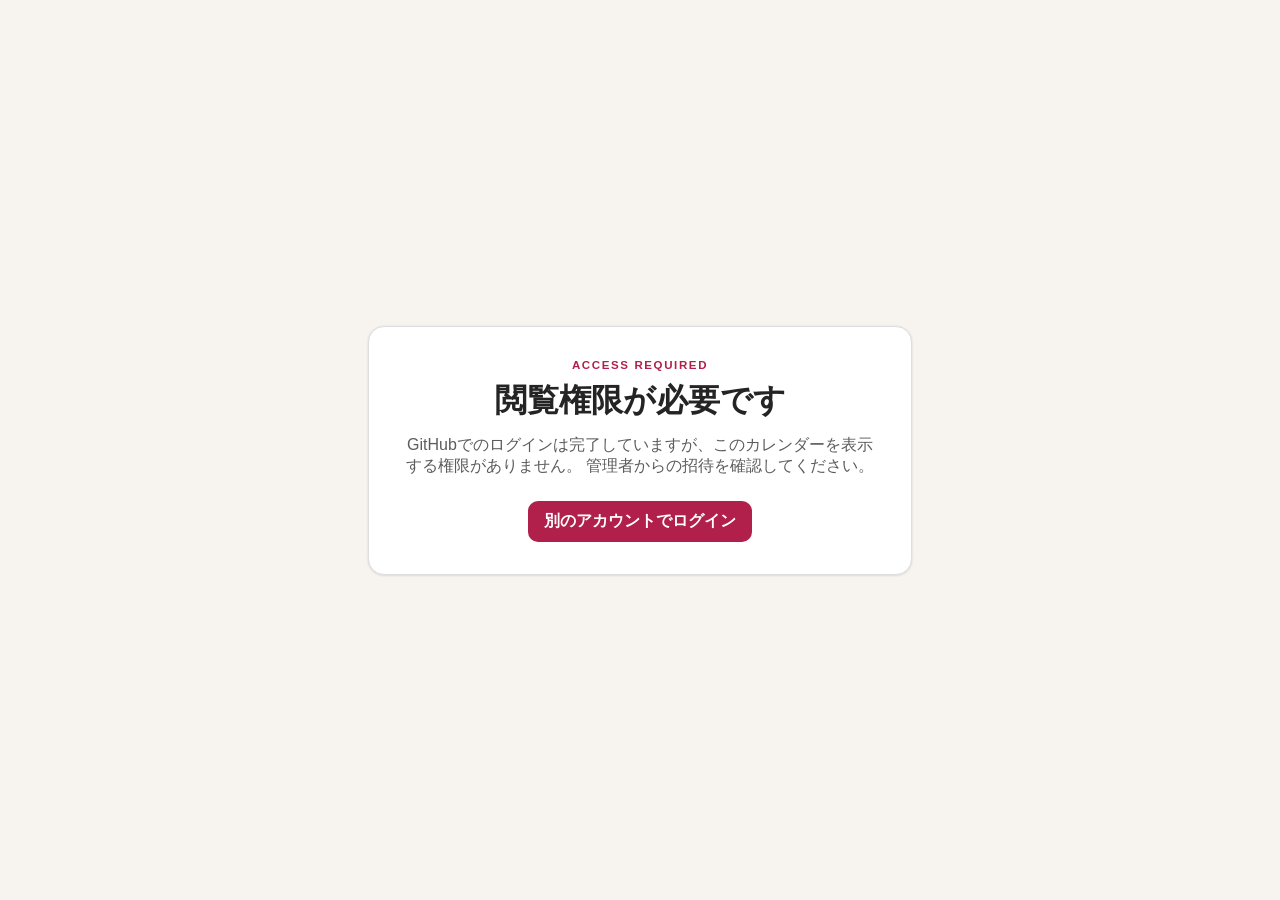
==== unauthorized.html @ 315c2ac7 "Build protected maid schedule calendar Co-authored-by: Copilot App <223556219+Copilot@users.noreply." ====
<!doctype html>
<html lang="ja">
  <head>
    <meta charset="utf-8">
    <script>
      (() => {
        const param = new URLSearchParams(window.location.search).get("scoutTheme");
        const theme =
          param || (window.matchMedia("(prefers-color-scheme: dark)").matches ? "dark" : "light");
        document.documentElement.setAttribute("data-theme", theme);
      })();
    </script>
    <meta name="viewport" content="width=device-width, initial-scale=1">
    <title>閲覧権限が必要です | お給仕カレンダー</title>
    <style>
:root {
  color-scheme: light;
  --cp-bg: #f7f4ef;
  --cp-bg-elevated: #fcfbf8;
  --cp-surface: #ffffff;
  --cp-surface-soft: #f5f5f5;
  --cp-border: #dedede;
  --cp-border-strong: #919191;
  --cp-text: #242424;
  --cp-text-muted: #5c5c5c;
  --cp-text-soft: #6f6f6f;
  --cp-accent: #b11f4b;
  --cp-accent-hover: #9a1a41;
  --cp-accent-soft: rgba(177, 31, 75, 0.08);
  --cp-accent-fg: #ffffff;
  --cp-success: #16a34a;
  --cp-danger: #dc2626;
  --cp-warning: #f59e0b;
  --cp-link: #0078d4;
  --cp-shadow: 0 18px 48px rgba(0, 0, 0, 0.12);
  --cp-overlay: rgba(255, 255, 255, 0.8);
  --cp-panel: rgba(255, 255, 255, 0.86);
  --cp-panel-strong: rgba(255, 255, 255, 0.96);
  --cp-sheen: rgba(255, 255, 255, 0.55);
  --cp-highlight: rgba(177, 31, 75, 0.12);
}
html[data-theme="dark"] {
  color-scheme: dark;
  --cp-bg: #3d3b3a;
  --cp-bg-elevated: #343231;
  --cp-surface: #292929;
  --cp-surface-soft: #2e2e2e;
  --cp-border: #474747;
  --cp-border-strong: #5f5f5f;
  --cp-text: #dedede;
  --cp-text-muted: #919191;
  --cp-text-soft: #b0b0b0;
  --cp-accent: #fd8ea1;
  --cp-accent-hover: #fb7b91;
  --cp-accent-soft: rgba(253, 142, 161, 0.14);
  --cp-accent-fg: #1a1a1a;
  --cp-success: #4ade80;
  --cp-danger: #f87171;
  --cp-warning: #fbbf24;
  --cp-link: #4da6ff;
  --cp-shadow: 0 18px 48px rgba(0, 0, 0, 0.32);
  --cp-overlay: rgba(41, 41, 41, 0.88);
  --cp-panel: rgba(41, 41, 41, 0.72);
  --cp-panel-strong: rgba(41, 41, 41, 0.96);
  --cp-sheen: rgba(255, 255, 255, 0.04);
  --cp-highlight: rgba(253, 142, 161, 0.12);
}
      * {
        box-sizing: border-box;
      }
      body {
        display: grid;
        min-height: 100vh;
        margin: 0;
        padding: 24px;
        place-items: center;
        background: var(--cp-bg);
        color: var(--cp-text);
        font-family: "Segoe UI", Aptos, Calibri, -apple-system, BlinkMacSystemFont, sans-serif;
      }
      main {
        width: min(100%, 34rem);
        padding: 32px;
        border: 1px solid var(--cp-border);
        border-radius: 16px;
        background: var(--cp-surface);
        box-shadow: 0 0 2px var(--cp-border), 0 1px 2px var(--cp-border);
        text-align: center;
      }
      .eyebrow {
        margin: 0;
        color: var(--cp-accent);
        font-size: 0.72rem;
        font-weight: 700;
        letter-spacing: 0.14em;
      }
      h1 {
        margin: 8px 0 12px;
        font-size: clamp(1.5rem, 5vw, 2rem);
      }
      p {
        margin: 0 0 24px;
        color: var(--cp-text-muted);
      }
      a {
        display: inline-block;
        padding: 10px 16px;
        border-radius: 0.625rem;
        background: var(--cp-accent);
        color: var(--cp-accent-fg);
        font-weight: 700;
        text-decoration: none;
      }
      a:hover {
        background: var(--cp-accent-hover);
      }
      a:focus-visible {
        outline: 3px solid var(--cp-accent);
        outline-offset: 3px;
      }
    </style>
  </head>
  <body>
    <main>
      <p class="eyebrow">ACCESS REQUIRED</p>
      <h1>閲覧権限が必要です</h1>
      <p>
        GitHubでのログインは完了していますが、このカレンダーを表示する権限がありません。
        管理者からの招待を確認してください。
      </p>
      <a href="/.auth/logout">別のアカウントでログイン</a>
    </main>
  </body>
</html>
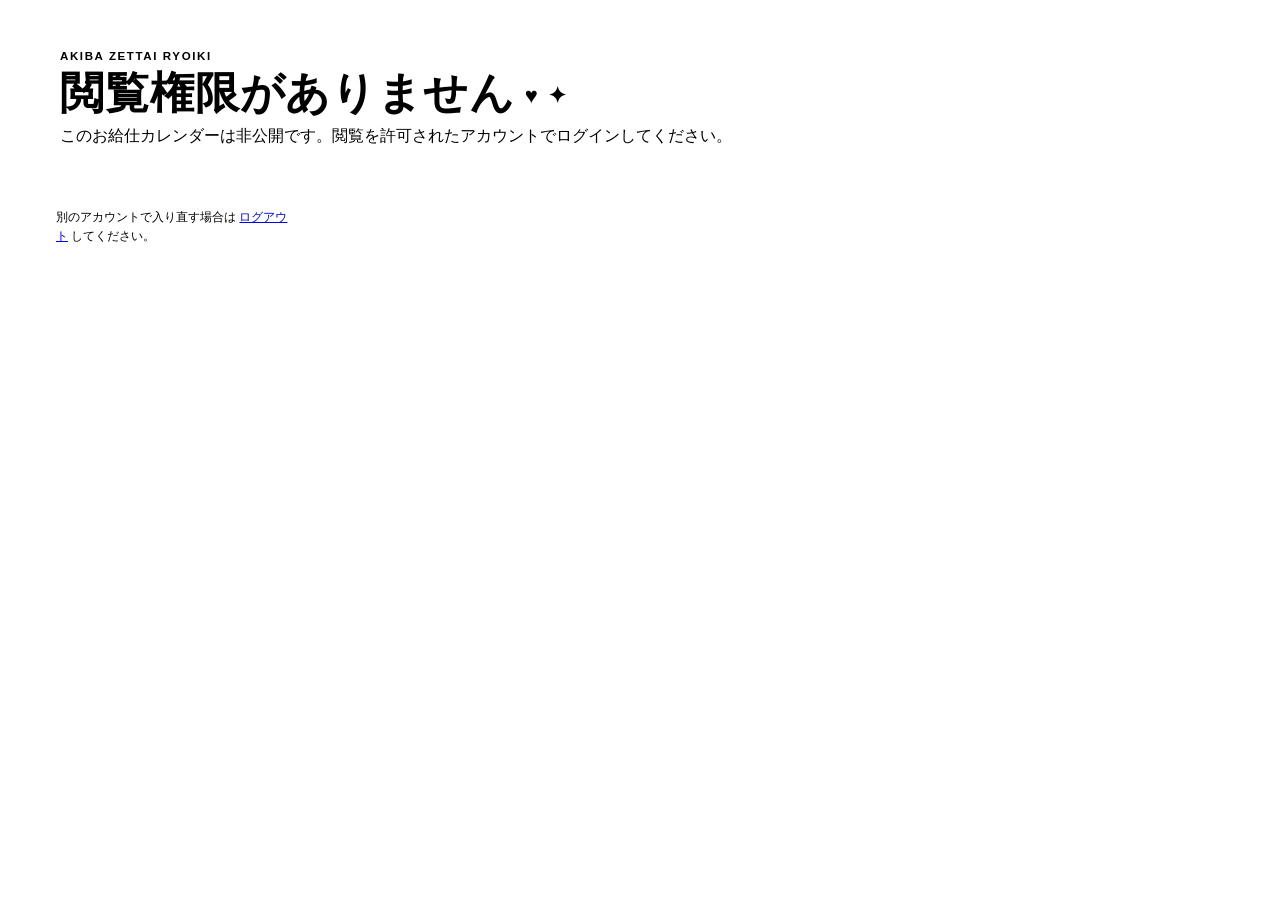
==== commit 67cd3323: "Make local preview work without Python from the Store The bundled README told users to run python -m" ====
--- a/unauthorized.html
+++ b/unauthorized.html
@@ -11,124 +11,27 @@
       })();
     </script>
     <meta name="viewport" content="width=device-width, initial-scale=1">
-    <title>閲覧権限が必要です | お給仕カレンダー</title>
-    <style>
-:root {
-  color-scheme: light;
-  --cp-bg: #f7f4ef;
-  --cp-bg-elevated: #fcfbf8;
-  --cp-surface: #ffffff;
-  --cp-surface-soft: #f5f5f5;
-  --cp-border: #dedede;
-  --cp-border-strong: #919191;
-  --cp-text: #242424;
-  --cp-text-muted: #5c5c5c;
-  --cp-text-soft: #6f6f6f;
-  --cp-accent: #b11f4b;
-  --cp-accent-hover: #9a1a41;
-  --cp-accent-soft: rgba(177, 31, 75, 0.08);
-  --cp-accent-fg: #ffffff;
-  --cp-success: #16a34a;
-  --cp-danger: #dc2626;
-  --cp-warning: #f59e0b;
-  --cp-link: #0078d4;
-  --cp-shadow: 0 18px 48px rgba(0, 0, 0, 0.12);
-  --cp-overlay: rgba(255, 255, 255, 0.8);
-  --cp-panel: rgba(255, 255, 255, 0.86);
-  --cp-panel-strong: rgba(255, 255, 255, 0.96);
-  --cp-sheen: rgba(255, 255, 255, 0.55);
-  --cp-highlight: rgba(177, 31, 75, 0.12);
-}
-html[data-theme="dark"] {
-  color-scheme: dark;
-  --cp-bg: #3d3b3a;
-  --cp-bg-elevated: #343231;
-  --cp-surface: #292929;
-  --cp-surface-soft: #2e2e2e;
-  --cp-border: #474747;
-  --cp-border-strong: #5f5f5f;
-  --cp-text: #dedede;
-  --cp-text-muted: #919191;
-  --cp-text-soft: #b0b0b0;
-  --cp-accent: #fd8ea1;
-  --cp-accent-hover: #fb7b91;
-  --cp-accent-soft: rgba(253, 142, 161, 0.14);
-  --cp-accent-fg: #1a1a1a;
-  --cp-success: #4ade80;
-  --cp-danger: #f87171;
-  --cp-warning: #fbbf24;
-  --cp-link: #4da6ff;
-  --cp-shadow: 0 18px 48px rgba(0, 0, 0, 0.32);
-  --cp-overlay: rgba(41, 41, 41, 0.88);
-  --cp-panel: rgba(41, 41, 41, 0.72);
-  --cp-panel-strong: rgba(41, 41, 41, 0.96);
-  --cp-sheen: rgba(255, 255, 255, 0.04);
-  --cp-highlight: rgba(253, 142, 161, 0.12);
-}
-      * {
-        box-sizing: border-box;
-      }
-      body {
-        display: grid;
-        min-height: 100vh;
-        margin: 0;
-        padding: 24px;
-        place-items: center;
-        background: var(--cp-bg);
-        color: var(--cp-text);
-        font-family: "Segoe UI", Aptos, Calibri, -apple-system, BlinkMacSystemFont, sans-serif;
-      }
-      main {
-        width: min(100%, 34rem);
-        padding: 32px;
-        border: 1px solid var(--cp-border);
-        border-radius: 16px;
-        background: var(--cp-surface);
-        box-shadow: 0 0 2px var(--cp-border), 0 1px 2px var(--cp-border);
-        text-align: center;
-      }
-      .eyebrow {
-        margin: 0;
-        color: var(--cp-accent);
-        font-size: 0.72rem;
-        font-weight: 700;
-        letter-spacing: 0.14em;
-      }
-      h1 {
-        margin: 8px 0 12px;
-        font-size: clamp(1.5rem, 5vw, 2rem);
-      }
-      p {
-        margin: 0 0 24px;
-        color: var(--cp-text-muted);
-      }
-      a {
-        display: inline-block;
-        padding: 10px 16px;
-        border-radius: 0.625rem;
-        background: var(--cp-accent);
-        color: var(--cp-accent-fg);
-        font-weight: 700;
-        text-decoration: none;
-      }
-      a:hover {
-        background: var(--cp-accent-hover);
-      }
-      a:focus-visible {
-        outline: 3px solid var(--cp-accent);
-        outline-offset: 3px;
-      }
-    </style>
+    <meta name="robots" content="noindex, nofollow">
+    <title>閲覧権限がありません | アキバ絶対領域 お給仕カレンダー</title>
+    <link rel="stylesheet" href="styles.css">
   </head>
   <body>
-    <main>
-      <p class="eyebrow">ACCESS REQUIRED</p>
-      <h1>閲覧権限が必要です</h1>
-      <p>
-        GitHubでのログインは完了していますが、このカレンダーを表示する権限がありません。
-        管理者からの招待を確認してください。
-      </p>
-      <a href="/.auth/logout">別のアカウントでログイン</a>
+    <header class="site-header">
+      <div>
+        <p class="eyebrow">AKIBA ZETTAI RYOIKI</p>
+        <h1>閲覧権限がありません</h1>
+        <p class="header-copy">
+          このお給仕カレンダーは非公開です。閲覧を許可されたアカウントでログインしてください。
+        </p>
+      </div>
+    </header>
+
+    <main class="page-shell">
+      <section class="calendar-card">
+        <div class="calendar-notes">
+          <p>別のアカウントで入り直す場合は <a href="/.auth/logout">ログアウト</a> してください。</p>
+        </div>
+      </section>
     </main>
   </body>
 </html>
--- a/styles.css
+++ b/styles.css
@@ -0,0 +1,769 @@
+* {
+  box-sizing: border-box;
+}
+
+html {
+  min-width: 20rem;
+  background: var(--cp-bg);
+  scroll-behavior: smooth;
+}
+
+body {
+  min-height: 100vh;
+  margin: 0;
+  background: var(--cp-bg);
+  color: var(--cp-text);
+  font-family: "Segoe UI", Aptos, Calibri, -apple-system, BlinkMacSystemFont, sans-serif;
+  line-height: 1.5;
+}
+
+button,
+input {
+  font: inherit;
+}
+
+button,
+a,
+input {
+  -webkit-tap-highlight-color: var(--cp-highlight);
+}
+
+button:focus-visible,
+a:focus-visible,
+input:focus-visible,
+.maid-filter-details summary:focus-visible,
+.calendar-scroll:focus-visible {
+  outline: 3px solid var(--cp-accent);
+  outline-offset: 2px;
+}
+
+.visually-hidden {
+  position: absolute;
+  width: 1px;
+  height: 1px;
+  padding: 0;
+  overflow: hidden;
+  clip: rect(0, 0, 0, 0);
+  white-space: nowrap;
+  border: 0;
+}
+
+.skip-link {
+  position: fixed;
+  top: 8px;
+  left: 8px;
+  z-index: 10;
+  padding: 8px 12px;
+  border-radius: 0.625rem;
+  background: var(--cp-accent);
+  color: var(--cp-accent-fg);
+  transform: translateY(-160%);
+}
+
+.skip-link:focus {
+  transform: translateY(0);
+}
+
+.site-header {
+  display: flex;
+  align-items: flex-end;
+  justify-content: space-between;
+  gap: 24px;
+  width: calc(100% - 64px);
+  max-width: calc(100rem - 64px);
+  margin: 24px auto 20px;
+  padding: 24px 28px;
+  border: 1px solid var(--cp-highlight);
+  border-radius: 16px;
+  background: var(--cp-surface);
+  box-shadow: inset 0 4px 0 var(--cp-accent), 0 0 2px var(--cp-border), 0 1px 2px var(--cp-border);
+}
+
+.site-header h1 {
+  margin: 2px 0 4px;
+  font-size: clamp(1.8rem, 4vw, 2.75rem);
+  letter-spacing: 0.02em;
+  line-height: 1.2;
+}
+
+.site-header h1::after {
+  margin-left: 10px;
+  color: var(--cp-accent);
+  content: "\2665\00a0\2726";
+  font-size: 0.5em;
+  letter-spacing: 0.08em;
+  vertical-align: middle;
+}
+
+.eyebrow,
+.section-kicker {
+  margin: 0;
+  color: var(--cp-accent);
+  font-size: 0.72rem;
+  font-weight: 700;
+  letter-spacing: 0.14em;
+  text-transform: uppercase;
+}
+
+.header-copy,
+.result-summary,
+.calendar-notes,
+.last-updated {
+  color: var(--cp-text-muted);
+}
+
+.header-copy {
+  margin: 0;
+}
+
+.page-shell {
+  display: grid;
+  grid-template-columns: minmax(15rem, 18rem) minmax(0, 1fr);
+  gap: 20px;
+  max-width: 100rem;
+  margin: 0 auto;
+  padding: 0 32px 48px;
+}
+
+.filters-card,
+.calendar-card {
+  border: 1px solid var(--cp-highlight);
+  background: var(--cp-surface);
+  box-shadow: 0 0 2px var(--cp-border), 0 1px 2px var(--cp-border);
+}
+
+.filters-card {
+  align-self: start;
+  padding: 20px;
+  border-radius: 16px;
+  box-shadow: inset 0 3px 0 var(--cp-accent), 0 0 2px var(--cp-border), 0 1px 2px var(--cp-border);
+}
+
+.calendar-card {
+  min-width: 0;
+  overflow: hidden;
+  border-radius: 16px;
+}
+
+.filters-heading,
+.calendar-toolbar {
+  display: flex;
+  align-items: center;
+  justify-content: space-between;
+  gap: 12px;
+}
+
+.filters-heading {
+  margin-bottom: 20px;
+}
+
+.filters-heading h2,
+.month-heading h2 {
+  margin: 2px 0 0;
+}
+
+.filters-heading h2 {
+  font-size: 1.15rem;
+}
+
+fieldset {
+  min-width: 0;
+  margin: 0;
+  padding: 0;
+  border: 0;
+}
+
+fieldset + fieldset {
+  margin-top: 24px;
+  padding-top: 20px;
+  border-top: 1px solid var(--cp-border);
+}
+
+legend {
+  margin-bottom: 10px;
+  padding: 0;
+  font-weight: 700;
+}
+
+.date-filters {
+  display: grid;
+  grid-template-columns: 1fr;
+  gap: 12px;
+  padding: 12px;
+  border: 1px solid var(--cp-highlight);
+  border-radius: 0.625rem;
+  background: var(--cp-accent-soft);
+}
+
+.date-filters legend {
+  grid-column: 1 / -1;
+}
+
+.date-filters label {
+  display: grid;
+  gap: 4px;
+  color: var(--cp-text-muted);
+  font-size: 0.8rem;
+}
+
+input[type="date"] {
+  width: 100%;
+  min-height: 44px;
+  padding: 7px 9px;
+  border: 1px solid var(--cp-highlight);
+  border-radius: 0.625rem;
+  background: var(--cp-surface);
+  color: var(--cp-text);
+}
+
+.filter-actions {
+  display: flex;
+  align-items: center;
+  flex-wrap: wrap;
+  margin: 0 0 8px;
+  color: var(--cp-text-soft);
+  font-size: 0.8rem;
+}
+
+.text-button {
+  min-height: 44px;
+  padding: 8px 4px;
+  border: 0;
+  background: transparent;
+  color: var(--cp-link);
+  cursor: pointer;
+  text-decoration: underline;
+  text-underline-offset: 2px;
+}
+
+.checkbox-grid {
+  display: grid;
+  grid-template-columns: repeat(2, minmax(0, 1fr));
+  gap: 6px 8px;
+}
+
+.checkbox-label {
+  display: flex;
+  align-items: center;
+  gap: 6px;
+  min-width: 0;
+  min-height: 44px;
+  padding: 6px 8px;
+  border: 1px solid var(--cp-border);
+  border-radius: 0.625rem;
+  background: var(--cp-surface);
+  cursor: pointer;
+  font-size: 0.875rem;
+}
+
+.checkbox-label:has(input:checked) {
+  border-color: var(--cp-highlight);
+  background: var(--cp-accent-soft);
+}
+
+.checkbox-label input {
+  width: 18px;
+  height: 18px;
+  margin: 0;
+  accent-color: var(--cp-accent);
+}
+
+.kitchen-badge {
+  flex-shrink: 0;
+  margin-left: 2px;
+  font-size: 0.8125rem;
+  line-height: 1;
+}
+
+.button,
+.icon-button {
+  min-height: 44px;
+  border: 1px solid var(--cp-border-strong);
+  border-radius: 0.625rem;
+  cursor: pointer;
+}
+
+.button:hover,
+.icon-button:hover {
+  background: var(--cp-accent-soft);
+  border-color: var(--cp-accent);
+}
+
+.button-secondary {
+  padding: 8px 12px;
+  background: var(--cp-surface);
+  color: var(--cp-text);
+  font-size: 0.8rem;
+}
+
+.calendar-toolbar {
+  padding: 20px 24px 16px;
+  border-bottom: 1px solid var(--cp-highlight);
+  background: var(--cp-accent-soft);
+}
+
+.month-heading {
+  text-align: center;
+}
+
+.month-heading h2 {
+  font-size: clamp(1.25rem, 3vw, 1.65rem);
+}
+
+.icon-button {
+  display: inline-grid;
+  width: 44px;
+  height: 44px;
+  place-items: center;
+  background: var(--cp-surface);
+  color: var(--cp-text);
+  font-size: 1.8rem;
+  line-height: 1;
+}
+
+.result-summary {
+  min-height: 1.5em;
+  margin: 0;
+  padding: 10px 24px;
+  background: var(--cp-surface);
+  font-size: 0.82rem;
+  text-align: center;
+}
+
+.calendar-scroll {
+  overflow-x: auto;
+  border-bottom: 1px solid var(--cp-border);
+}
+
+.calendar-grid {
+  display: grid;
+  grid-template-columns: repeat(7, minmax(7.5rem, 1fr));
+  min-width: 53rem;
+  background: var(--cp-highlight);
+  gap: 1px;
+}
+
+.calendar-row {
+  display: contents;
+}
+
+.weekday {
+  padding: 8px;
+  background: var(--cp-accent-soft);
+  color: var(--cp-text-muted);
+  font-size: 0.78rem;
+  font-weight: 700;
+  text-align: center;
+}
+
+.weekday:first-child {
+  color: var(--cp-accent);
+}
+
+.calendar-day {
+  min-height: 11.75rem;
+  padding: 9px;
+  background: var(--cp-surface);
+}
+
+.day-heading {
+  display: flex;
+  align-items: baseline;
+  justify-content: space-between;
+  gap: 4px;
+  margin-bottom: 8px;
+  padding-bottom: 6px;
+  border-bottom: 1px solid var(--cp-highlight);
+}
+
+.day-date {
+  display: flex;
+  align-items: baseline;
+  gap: 6px;
+}
+
+.day-number {
+  display: inline-grid;
+  width: 1.75rem;
+  height: 1.75rem;
+  place-items: center;
+  border-radius: 0.625rem;
+  font-size: 0.92rem;
+  font-weight: 700;
+}
+
+.day-weekday {
+  display: none;
+  color: var(--cp-text-muted);
+  font-size: 0.78rem;
+  font-weight: 700;
+}
+
+.calendar-day.is-sunday .day-number {
+  color: var(--cp-accent);
+}
+
+.shift-section {
+  padding: 6px 7px;
+  border: 1px solid var(--cp-border);
+  border-left: 3px solid var(--cp-border-strong);
+  border-radius: 0.625rem;
+}
+
+.shift-section + .shift-section {
+  margin-top: 8px;
+}
+
+.shift-day {
+  border-left-color: var(--cp-accent);
+  background: var(--cp-accent-soft);
+}
+
+.shift-night {
+  border-left-color: var(--cp-border-strong);
+  background: var(--cp-surface-soft);
+}
+
+.shift-title {
+  display: flex;
+  align-items: center;
+  gap: 4px;
+  margin: 0 0 5px;
+  color: var(--cp-text);
+  font-size: 0.72rem;
+  font-weight: 700;
+  letter-spacing: 0.08em;
+}
+
+.shift-icon {
+  color: var(--cp-accent);
+  font-size: 0.9rem;
+  line-height: 1;
+}
+
+.shift-night .shift-icon {
+  color: var(--cp-text-muted);
+}
+
+.maid-list {
+  display: flex;
+  flex-wrap: wrap;
+  gap: 3px 4px;
+  margin: 0;
+  padding: 0;
+  list-style: none;
+}
+
+.maid-entry {
+  padding: 2px 5px;
+  border: 1px solid var(--cp-highlight);
+  border-radius: 0.625rem;
+  background: var(--cp-surface);
+  font-size: 0.75rem;
+  line-height: 1.45;
+}
+
+.maid-entry.is-featured {
+  border-color: var(--cp-accent);
+  border-left: 3px solid var(--cp-accent);
+  background: var(--cp-highlight);
+  font-weight: 700;
+}
+
+.maid-entry.is-featured::after {
+  margin-left: 4px;
+  color: var(--cp-accent);
+  content: "\2665";
+}
+
+.maid-entry.is-kitchen::before {
+  margin-right: 3px;
+  content: "\1F373";
+}
+
+.empty-shift {
+  margin: 0;
+  color: var(--cp-text-soft);
+  font-size: 0.72rem;
+}
+
+.calendar-empty {
+  grid-column: 1 / -1;
+  margin: 0;
+  padding: 48px 24px;
+  background: var(--cp-surface);
+  color: var(--cp-text-muted);
+  font-weight: 700;
+  text-align: center;
+}
+
+.calendar-empty::before {
+  margin-right: 8px;
+  color: var(--cp-accent);
+  content: "\2726";
+}
+
+.maid-filter-details {
+  margin-top: 24px;
+  padding-top: 20px;
+  border-top: 1px solid var(--cp-border);
+}
+
+.maid-filter-details summary {
+  display: grid;
+  grid-template-columns: auto 1fr auto;
+  min-height: 44px;
+  align-items: center;
+  gap: 12px;
+  cursor: pointer;
+  font-weight: 700;
+  list-style: none;
+}
+
+.maid-filter-details summary::-webkit-details-marker {
+  display: none;
+}
+
+.maid-filter-details summary::after {
+  content: "＋";
+  color: var(--cp-accent);
+  font-size: 1.05rem;
+  line-height: 1;
+}
+
+.maid-filter-details[open] summary::after {
+  content: "−";
+}
+
+.maid-filter-summary {
+  justify-self: end;
+  color: var(--cp-text-muted);
+  font-size: 0.78rem;
+  font-weight: 400;
+}
+
+.maid-filters {
+  margin-top: 4px;
+}
+
+.calendar-notes {
+  display: flex;
+  flex-wrap: wrap;
+  gap: 8px 20px;
+  padding: 16px 24px 20px;
+  font-size: 0.78rem;
+}
+
+.calendar-notes p {
+  margin: 0;
+}
+
+.featured-key {
+  display: inline-block;
+  width: 3px;
+  height: 1em;
+  margin-right: 5px;
+  border-radius: 0.625rem;
+  background: var(--cp-accent);
+  vertical-align: -0.1em;
+}
+
+.kitchen-key {
+  margin-right: 5px;
+}
+
+.last-updated {
+  margin-left: auto;
+}
+
+.noscript-message {
+  margin: 16px 32px;
+  padding: 12px;
+  border: 1px solid var(--cp-warning);
+  border-radius: 0.625rem;
+  background: var(--cp-surface);
+}
+
+@media (max-width: 64rem) {
+  .page-shell {
+    grid-template-columns: 1fr;
+  }
+
+  .date-filters {
+    grid-template-columns: repeat(2, minmax(0, 1fr));
+  }
+
+  .checkbox-grid {
+    grid-template-columns: repeat(4, minmax(0, 1fr));
+  }
+}
+
+@media (max-width: 45rem) {
+  .site-header {
+    align-items: flex-start;
+    width: calc(100% - 24px);
+    margin: 12px auto;
+    padding: 20px 16px 16px;
+  }
+
+  .header-copy {
+    font-size: 0.875rem;
+  }
+
+  .page-shell {
+    padding: 0 12px 32px;
+  }
+
+  .filters-card {
+    padding: 16px 16px 12px;
+  }
+
+  .filters-heading {
+    margin-bottom: 16px;
+  }
+
+  .date-filters {
+    grid-template-columns: 1fr;
+  }
+
+  .checkbox-grid {
+    grid-template-columns: repeat(auto-fit, minmax(8rem, 1fr));
+    gap: 2px 12px;
+  }
+
+  .maid-filter-details {
+    margin-top: 16px;
+    padding-top: 12px;
+  }
+
+  .calendar-toolbar {
+    padding-right: 16px;
+    padding-left: 16px;
+  }
+
+  .calendar-scroll {
+    overflow-x: hidden;
+    padding: 12px;
+    background: var(--cp-bg-elevated);
+  }
+
+  .calendar-grid {
+    grid-template-columns: minmax(0, 1fr);
+    min-width: 0;
+    gap: 12px;
+    background: var(--cp-bg-elevated);
+  }
+
+  .weekday {
+    display: none;
+  }
+
+  .calendar-day {
+    grid-column: 1 !important;
+    min-width: 0;
+    min-height: 0;
+    padding: 0;
+    overflow: hidden;
+    border: 1px solid var(--cp-border);
+    border-radius: 16px;
+    box-shadow: 0 0 2px var(--cp-border), 0 1px 2px var(--cp-border);
+  }
+
+  .day-heading {
+    margin: 0;
+    padding: 10px 14px;
+    border-bottom: 1px solid var(--cp-border);
+    background: var(--cp-accent-soft);
+  }
+
+  .day-number {
+    width: auto;
+    height: auto;
+    font-size: 1.35rem;
+    line-height: 1.2;
+  }
+
+  .day-weekday {
+    display: inline;
+    font-size: 0.9rem;
+  }
+
+  .shift-section {
+    padding: 12px 14px;
+    border-right: 0;
+    border-bottom: 0;
+    border-left-width: 4px;
+    border-radius: 0;
+  }
+
+  .shift-section + .shift-section {
+    margin-top: 0;
+    border-top: 1px solid var(--cp-border);
+  }
+
+  .shift-title {
+    margin-bottom: 8px;
+    font-size: 0.95rem;
+    letter-spacing: 0.04em;
+  }
+
+  .shift-icon {
+    font-size: 1.05rem;
+  }
+
+  .shift-section.is-empty {
+    display: flex;
+    align-items: center;
+    gap: 12px;
+    padding-top: 9px;
+    padding-bottom: 9px;
+  }
+
+  .shift-section.is-empty .shift-title {
+    flex: none;
+    margin: 0;
+  }
+
+  .maid-list {
+    gap: 6px;
+  }
+
+  .maid-entry {
+    padding: 6px 10px;
+    font-size: 1rem;
+    line-height: 1.5;
+  }
+
+  .empty-shift {
+    font-size: 0.82rem;
+  }
+
+  .calendar-empty {
+    grid-column: 1 !important;
+    padding: 36px 18px;
+    border: 1px solid var(--cp-highlight);
+    border-radius: 16px;
+  }
+
+  .calendar-notes {
+    display: grid;
+    padding-right: 16px;
+    padding-left: 16px;
+  }
+
+  .last-updated {
+    margin-left: 0;
+  }
+}
+
+@media (max-width: 23rem) {
+  .checkbox-grid {
+    grid-template-columns: 1fr;
+  }
+}
+
+@media (prefers-reduced-motion: reduce) {
+  html {
+    scroll-behavior: auto;
+  }
+}
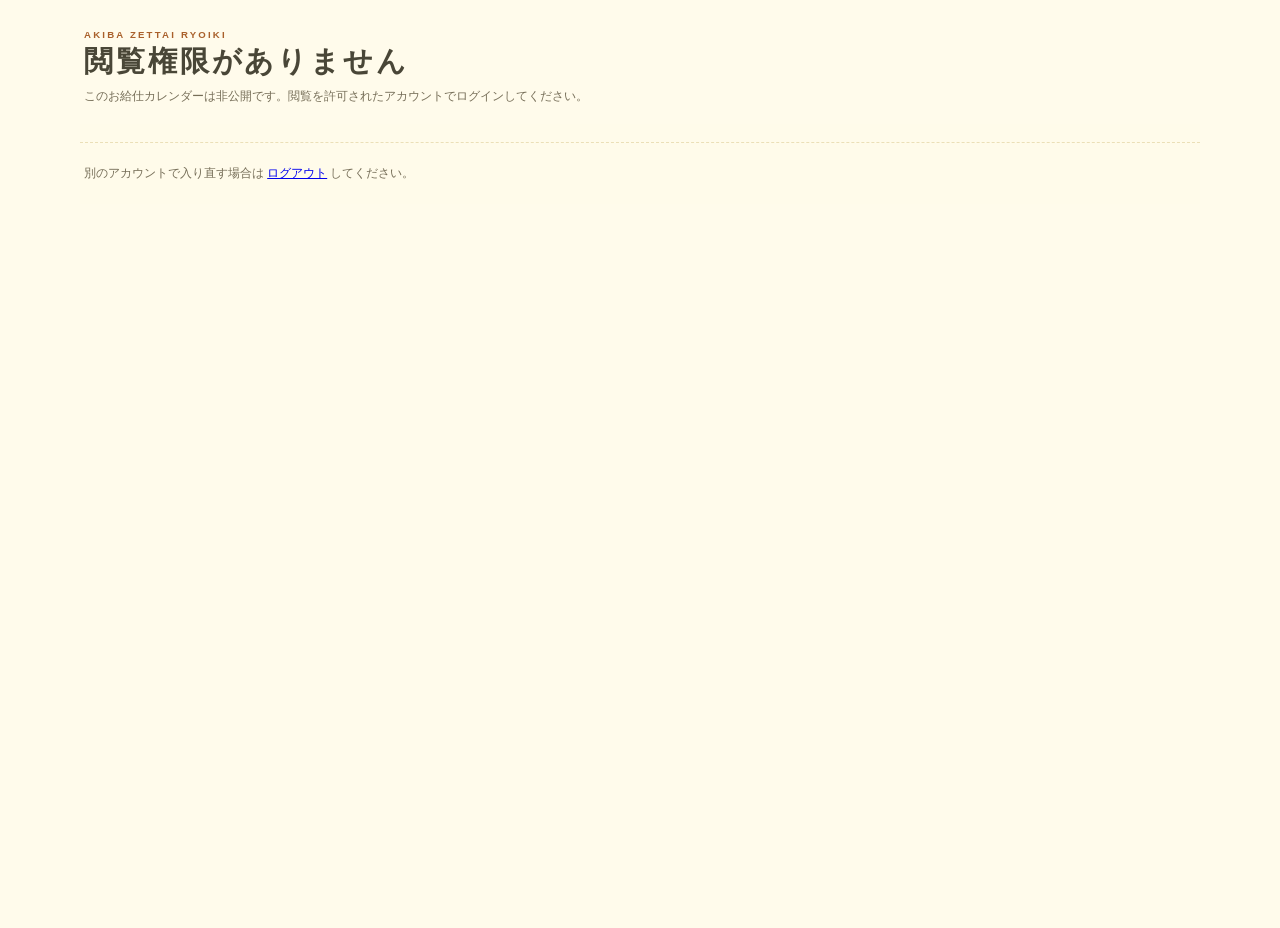
==== commit 14fa5dc1: "Unify calendar views and add verified public shift collection Co-authored-by: Copilot App <223556219" ====
--- a/unauthorized.html
+++ b/unauthorized.html
@@ -1,15 +1,9 @@
 <!doctype html>
-<html lang="ja">
+<html lang="ja" data-theme="light">
   <head>
     <meta charset="utf-8">
-    <script>
-      (() => {
-        const param = new URLSearchParams(window.location.search).get("scoutTheme");
-        const theme =
-          param || (window.matchMedia("(prefers-color-scheme: dark)").matches ? "dark" : "light");
-        document.documentElement.setAttribute("data-theme", theme);
-      })();
-    </script>
+    <meta name="color-scheme" content="only light">
+    <meta name="theme-color" content="#fffbeb">
     <meta name="viewport" content="width=device-width, initial-scale=1">
     <meta name="robots" content="noindex, nofollow">
     <title>閲覧権限がありません | アキバ絶対領域 お給仕カレンダー</title>
--- a/styles.css
+++ b/styles.css
@@ -195,6 +195,52 @@
   background: var(--cp-accent-soft);
 }
 
+.mode-switch {
+  display: grid;
+  grid-template-columns: repeat(2, minmax(0, 1fr));
+  gap: 6px;
+}
+
+.mode-switch label {
+  display: flex;
+  align-items: center;
+  justify-content: center;
+  gap: 6px;
+  min-height: 44px;
+  padding: 6px 8px;
+  border: 1px solid var(--cp-border-strong);
+  border-radius: 0.625rem;
+  background: var(--cp-surface);
+  cursor: pointer;
+  font-size: 0.85rem;
+  text-align: center;
+}
+
+.mode-switch label:has(input:checked) {
+  border-color: var(--cp-accent);
+  border-left-width: 3px;
+  background: var(--cp-accent-soft);
+  font-weight: 700;
+}
+
+.mode-switch label:has(input:disabled) {
+  cursor: not-allowed;
+  opacity: 0.5;
+}
+
+.mode-switch input {
+  width: 16px;
+  height: 16px;
+  margin: 0;
+  accent-color: var(--cp-accent);
+}
+
+.mode-help {
+  margin: 8px 0 0;
+  color: var(--cp-text-muted);
+  font-size: 0.78rem;
+}
+
 .date-filters legend {
   grid-column: 1 / -1;
 }
@@ -261,6 +307,41 @@
   background: var(--cp-accent-soft);
 }
 
+.checkbox-label.is-muted {
+  border-style: dashed;
+  color: var(--cp-text-soft);
+  cursor: not-allowed;
+  opacity: 0.55;
+}
+
+.toggle-label {
+  display: flex;
+  align-items: center;
+  gap: 8px;
+  min-height: 44px;
+  margin-bottom: 8px;
+  padding: 6px 8px;
+  border: 1px solid var(--cp-border);
+  border-radius: 0.625rem;
+  background: var(--cp-surface);
+  cursor: pointer;
+  font-size: 0.85rem;
+}
+
+.toggle-label:has(input:checked) {
+  border-color: var(--cp-accent);
+  border-left-width: 3px;
+  background: var(--cp-accent-soft);
+  font-weight: 700;
+}
+
+.toggle-label input {
+  width: 18px;
+  height: 18px;
+  margin: 0;
+  accent-color: var(--cp-accent);
+}
+
 .checkbox-label input {
   width: 18px;
   height: 18px;
@@ -427,6 +508,7 @@
 .shift-title {
   display: flex;
   align-items: center;
+  flex-wrap: wrap;
   gap: 4px;
   margin: 0 0 5px;
   color: var(--cp-text);
@@ -445,6 +527,204 @@
   color: var(--cp-text-muted);
 }
 
+.store-outlook {
+  margin: 0 0 6px;
+}
+
+.store-status-badge {
+  display: inline-flex;
+  align-items: center;
+  gap: 3px;
+  min-width: 0;
+  margin-left: auto;
+  padding: 1px 6px;
+  border: 1px solid var(--cp-border-strong);
+  border-radius: 0.625rem;
+  background: var(--cp-surface);
+  color: var(--cp-text-muted);
+  font-size: 0.66rem;
+  font-weight: 700;
+  letter-spacing: 0.02em;
+  line-height: 1.5;
+}
+
+.store-status-badge::before {
+  font-weight: 400;
+}
+
+.store-status-badge.is-actual {
+  border-color: var(--cp-success);
+  color: var(--cp-success);
+}
+
+.store-status-badge.is-actual::before {
+  content: "\2714";
+}
+
+.store-status-badge.is-forecast {
+  border-style: dashed;
+  border-color: var(--cp-accent);
+  color: var(--cp-accent);
+}
+
+.store-status-badge.is-forecast::before {
+  content: "\25D1";
+}
+
+.store-status-badge.is-tendency {
+  border-style: dotted;
+}
+
+.store-status-badge.is-tendency::before {
+  content: "\223C";
+}
+
+.store-chips {
+  display: grid;
+  grid-template-columns: minmax(0, 1fr);
+  gap: 2px;
+  margin: 0;
+  padding: 0;
+  list-style: none;
+}
+
+.store-chip {
+  display: flex;
+  align-items: baseline;
+  justify-content: space-between;
+  gap: 3px;
+  min-width: 0;
+  padding: 0 5px;
+  border: 1px solid var(--chip-color, var(--cp-border));
+  border-radius: 0.625rem;  background: var(--cp-surface);
+  color: var(--cp-text);
+  font-size: 0.68rem;
+  line-height: 1.5;
+  white-space: nowrap;
+}
+
+.store-chip[data-store="s1"] {
+  --chip-color: var(--cp-store-s1);
+  --chip-soft: var(--cp-store-s1-soft);
+}
+
+.store-chip[data-store="s2"] {
+  --chip-color: var(--cp-store-s2);
+  --chip-soft: var(--cp-store-s2-soft);
+}
+
+.store-chip[data-store="s3"] {
+  --chip-color: var(--cp-store-s3);
+  --chip-soft: var(--cp-store-s3-soft);
+}
+
+.store-chip[data-store="s4"] {
+  --chip-color: var(--cp-store-s4);
+  --chip-soft: var(--cp-store-s4-soft);
+}
+
+.store-chip-name {
+  font-weight: 700;
+}
+
+.store-chip-rate {
+  /* 割合は HTML に残すが表には出さない。どの店を開けるかは当日決まるので、
+     数字を並べても読み手は選べない。根拠はツールチップと読み上げ文にある。 */
+  display: none;
+  color: var(--cp-text-muted);
+  font-size: 0.66rem;
+  font-variant-numeric: tabular-nums;
+}
+
+.store-chip.is-open {
+  border-left: 3px solid var(--chip-color, var(--cp-border-strong));
+  background: var(--chip-soft, var(--cp-surface-soft));
+}
+
+.store-chip.is-open .store-chip-name::before {
+  margin-right: 2px;
+  content: "\2714";
+  font-weight: 400;
+}
+
+.store-chip.is-likely {
+  border-style: dashed;
+  background: var(--chip-soft, var(--cp-surface-soft));
+}
+
+.store-chip.is-unlikely {
+  border-color: var(--cp-border);
+  color: var(--cp-text-soft);
+}
+
+.store-chip.is-unlikely .store-chip-name {
+  font-weight: 400;
+}
+
+.store-chip.is-closed {
+  border-color: var(--cp-border);
+  color: var(--cp-text-soft);
+}
+
+.store-chip.is-closed .store-chip-name {
+  font-weight: 400;
+  text-decoration: line-through;
+}
+
+/* 僅差で顔ぶれを出せなかった店。無視したのではなく、片方しか出せないだけ。
+   色ではなく破線と記号で示す（色だけで情報を伝えない）。 */
+.store-chip.is-near-miss {
+  border-style: dashed;
+}
+
+.store-chip.is-near-miss .store-chip-name::after {
+  content: "・かも";
+  margin-left: 1px;
+  color: var(--cp-text-soft);
+  font-size: 0.62rem;
+  font-weight: 400;
+}
+
+.maid-group-label {
+  display: flex;
+  align-items: baseline;
+  justify-content: space-between;
+  gap: 4px;
+  margin: 6px 0 3px;
+  padding: 0 0 2px;
+  border-bottom: 2px solid var(--chip-color, var(--cp-border));
+  color: var(--cp-text);
+  font-size: 0.68rem;
+  font-weight: 700;
+  white-space: nowrap;
+}
+
+.maid-group-label:first-of-type {
+  margin-top: 0;
+}
+
+.maid-group-label[data-store="s1"] {
+  --chip-color: var(--cp-store-s1);
+}
+
+.maid-group-label[data-store="s2"] {
+  --chip-color: var(--cp-store-s2);
+}
+
+.maid-group-label[data-store="s3"] {
+  --chip-color: var(--cp-store-s3);
+}
+
+.maid-group-label[data-store="s4"] {
+  --chip-color: var(--cp-store-s4);
+}
+
+.maid-group-count {
+  color: var(--cp-text-soft);
+  font-size: 0.62rem;
+  font-weight: 400;
+}
+
 .maid-list {
   display: flex;
   flex-wrap: wrap;
@@ -454,7 +734,15 @@
   list-style: none;
 }
 
+.maid-list + .maid-group-label {
+  margin-top: 7px;
+}
+
 .maid-entry {
+  display: inline-flex;
+  align-items: baseline;
+  flex-wrap: wrap;
+  gap: 0 4px;
   padding: 2px 5px;
   border: 1px solid var(--cp-highlight);
   border-radius: 0.625rem;
@@ -470,15 +758,151 @@
   font-weight: 700;
 }
 
-.maid-entry.is-featured::after {
+.maid-entry.is-featured .maid-name::after {
   margin-left: 4px;
   color: var(--cp-accent);
   content: "\2665";
 }
 
-.maid-entry.is-kitchen::before {
+.maid-entry.is-kitchen .maid-name::before {
+  display: inline-block;
   margin-right: 3px;
   content: "\1F373";
+  font-size: 0.9em;
+  line-height: 1;
+}
+
+/* 見習いにゃんこ。絵文字だけに頼らず、枠線でも他と区別できるようにする。
+   読み上げ用の説明は行の aria-label に入っているので、印は aria-hidden。 */
+.maid-trainee {
+  font-size: 0.9em;
+  line-height: 1;
+}
+
+.maid-entry.is-trainee {
+  border-style: dashed;
+  border-color: var(--cp-text-soft);
+}
+
+/* 表の上限に当たった日。「3店が最有力」ではなく「数えられない」と伝える。 */
+.store-outlook-capped {
+  margin: 3px 0 0;
+  color: var(--cp-text-soft);
+  font-size: 0.62rem;
+  line-height: 1.4;
+}
+
+/* キッチンにゃんこは、見込みの日には店を名乗らない。店ごとの一覧とは別に置く。 */
+.maid-kitchen-list {
+  display: flex;
+  flex-wrap: wrap;
+  gap: 3px 4px;
+  margin: 0;
+  padding: 0;
+  list-style: none;
+}
+
+.maid-kitchen-label {
+  display: flex;
+  align-items: baseline;
+  flex-wrap: wrap;
+  gap: 0 4px;
+  margin: 6px 0 3px;
+  padding: 0 0 2px;
+  border-bottom: 2px solid var(--cp-border);
+  color: var(--cp-text-soft);
+  font-size: 0.68rem;
+  font-weight: 700;
+  white-space: nowrap;
+}
+
+/* 誰なのかも、どの店かも分からない見込み。実在の記録より弱く見せる。
+   見出しが無いと直前の店の一覧に続いて見え、いちばん番号の大きい店にぶら下がって
+   読める。キッチンと同じ形の見出しで切る。ただし店ではないので枠線は点線にして、
+   店の見出しと見分けがつくようにする。 */
+.maid-trainee-label {
+  display: flex;
+  align-items: baseline;
+  flex-wrap: wrap;
+  gap: 0 4px;
+  margin: 6px 0 3px;
+  padding: 0 0 2px;
+  border-bottom: 2px dotted var(--cp-border);
+  color: var(--cp-text-soft);
+  font-size: 0.68rem;
+  font-weight: 700;
+  white-space: nowrap;
+}
+
+/* 開く店の名前。見出しがいちばん下にあるせいで「最後の店にいる」と読まれるので、
+   どの店もありうることを文字で言う。位置を答えにしない。折り返してよい。 */
+.maid-group-where {
+  flex-basis: 100%;
+  color: var(--cp-text-soft);
+  font-size: 0.62rem;
+  font-weight: 400;
+  white-space: normal;
+}
+
+.maid-trainee-list {
+  display: flex;
+  flex-wrap: wrap;
+  gap: 3px 4px;
+  margin: 0;
+  padding: 0;
+  list-style: none;
+}
+
+.maid-entry.is-trainee-guess {
+  border-style: dotted;
+  color: var(--cp-text-soft);
+}
+
+.maid-store-chip {
+  padding: 0 4px;
+  border: 1px solid var(--chip-color, var(--cp-border));
+  border-radius: 0.625rem;
+  background: var(--chip-soft, var(--cp-surface-soft));
+  color: var(--cp-text-muted);
+  font-size: 0.62rem;
+  font-variant-numeric: tabular-nums;
+  font-weight: 400;
+  letter-spacing: 0;
+  line-height: 1.6;
+  white-space: nowrap;
+}
+
+.maid-store-chip-rate {
+  display: none;
+  margin-left: 3px;
+}
+
+.maid-store-chip-alt {
+  display: none;
+  margin-left: 4px;
+  padding-left: 4px;
+  border-left: 1px solid var(--cp-border);
+  color: var(--cp-text-soft);
+}
+
+.maid-store-chip[data-store="s1"] {
+  --chip-color: var(--cp-store-s1);
+  --chip-soft: var(--cp-store-s1-soft);
+}
+
+.maid-store-chip[data-store="s2"] {
+  --chip-color: var(--cp-store-s2);
+  --chip-soft: var(--cp-store-s2-soft);
+}
+
+.maid-store-chip[data-store="s3"] {
+  --chip-color: var(--cp-store-s3);
+  --chip-soft: var(--cp-store-s3-soft);
+}
+
+.maid-store-chip[data-store="s4"] {
+  --chip-color: var(--cp-store-s4);
+  --chip-soft: var(--cp-store-s4-soft);
 }
 
 .empty-shift {
@@ -572,8 +996,29 @@
   margin-right: 5px;
 }
 
+.maid-name {
+  color: inherit;
+  text-decoration: none;
+}
+
+a.maid-name:hover,
+a.maid-name:focus-visible {
+  text-decoration: underline;
+  text-underline-offset: 2px;
+}
+
 .last-updated {
   margin-left: auto;
+}
+
+.schedule-system-note {
+  width: 100%;
+  margin: 0;
+  padding: 8px 10px;
+  border-left: 3px solid var(--cp-accent);
+  border-radius: 0.625rem;
+  background: var(--cp-accent-soft);
+  color: var(--cp-text);
 }
 
 .noscript-message {
@@ -598,6 +1043,140 @@
   }
 }
 
+/* 人 → 日付 → 店 の一覧。カレンダーの格子ではなく、人ごとの縦並び。 */
+.maid-view {
+  display: grid;
+  grid-template-columns: repeat(auto-fill, minmax(15rem, 1fr));
+  gap: 12px;
+}
+
+.maid-plan {
+  display: flex;
+  flex-direction: column;
+  gap: 6px;
+  padding: 12px 14px;
+  border: 1px solid var(--cp-border);
+  border-radius: 0.875rem;
+  background: var(--cp-surface);
+}
+
+.maid-plan-name {
+  display: flex;
+  align-items: baseline;
+  flex-wrap: wrap;
+  gap: 0 6px;
+  margin: 0;
+  font-size: 0.95rem;
+  font-weight: 700;
+}
+
+.maid-plan-count {
+  color: var(--cp-text-soft);
+  font-size: 0.68rem;
+  font-weight: 400;
+}
+
+.maid-plan-cook {
+  padding: 0 6px;
+  border: 1px solid var(--cp-border);
+  border-radius: 999px;
+  color: var(--cp-text-soft);
+  font-size: 0.62rem;
+  font-weight: 400;
+}
+
+.maid-plan-note {
+  margin: 0;
+  color: var(--cp-text-soft);
+  font-size: 0.68rem;
+  line-height: 1.6;
+}
+
+.maid-plan-stops {
+  display: flex;
+  flex-direction: column;
+  gap: 3px;
+  margin: 0;
+  padding: 0;
+  list-style: none;
+}
+
+/* 日付を固定幅の列にして、店名を縦に揃える。1か月ぶんを目で追うため。 */
+.maid-plan-stop {
+  display: grid;
+  grid-template-columns: 6.5rem 1fr;
+  align-items: baseline;
+  gap: 0 6px;
+  padding: 3px 8px;
+  border: 1px solid var(--cp-highlight);
+  border-radius: 0.625rem;
+  font-size: 0.75rem;
+  line-height: 1.45;
+}
+
+.maid-plan-when {
+  color: var(--cp-text-soft);
+  font-variant-numeric: tabular-nums;
+  white-space: nowrap;
+}
+
+.maid-plan-where {
+  font-weight: 700;
+}
+
+.maid-plan-where[data-store="s1"] {
+  color: var(--cp-store-s1);
+}
+
+.maid-plan-where[data-store="s2"] {
+  color: var(--cp-store-s2);
+}
+
+.maid-plan-where[data-store="s3"] {
+  color: var(--cp-store-s3);
+}
+
+.maid-plan-where[data-store="s4"] {
+  color: var(--cp-store-s4);
+}
+
+/* 色だけで確度を伝えないよう、確定は実線・見込みは破線・5割未満は「かも」を添える。 */
+.maid-plan-stop.is-open {
+  border-color: var(--cp-accent);
+  /* 枠を太くすると中身が2pxずれて、縦に並んだ店名が揃わなくなる。影で出す。 */
+  box-shadow: inset 3px 0 0 var(--cp-accent);
+  background: var(--cp-highlight);
+}
+
+.maid-plan-stop.is-likely,
+.maid-plan-stop.is-unlikely {
+  border-style: dashed;
+}
+
+.maid-plan-stop.is-unlikely .maid-plan-where::after {
+  content: "・かも";
+  color: var(--cp-text-soft);
+  font-size: 0.68rem;
+  font-weight: 400;
+}
+
+.maid-plan-stop.is-unknown .maid-plan-where {
+  color: var(--cp-text-soft);
+  font-weight: 400;
+}
+
+.maid-plan-event {
+  color: var(--cp-accent);
+  font-size: 0.68rem;
+  font-weight: 700;
+}
+
+/* 割合は読み手に出さない。どの店を開けるかは当日決まるので、数字を並べても選べない。
+   店ごとの画面と同じく、根拠を確かめたいときのために HTML には残す。 */
+.maid-plan-rate {
+  display: none;
+}
+
 @media (max-width: 45rem) {
   .site-header {
     align-items: flex-start;
@@ -605,7 +1184,6 @@
     margin: 12px auto;
     padding: 20px 16px 16px;
   }
-
   .header-copy {
     font-size: 0.875rem;
   }
@@ -728,6 +1306,42 @@
     gap: 6px;
   }
 
+  .store-outlook {
+    margin-bottom: 8px;
+  }
+
+  .store-chips {
+    grid-template-columns: repeat(auto-fit, minmax(7rem, 1fr));
+    gap: 6px;
+  }
+
+  .store-chip {
+    padding: 4px 9px;
+    font-size: 0.85rem;
+  }
+
+  .store-chip-rate {
+    font-size: 0.8rem;
+  }
+
+  .store-status-badge {
+    padding: 2px 8px;
+    font-size: 0.78rem;
+  }
+
+  .maid-store-chip {
+    font-size: 0.72rem;
+  }
+
+  .shift-section.is-empty {
+    flex-wrap: wrap;
+  }
+
+  .shift-section.is-empty .store-outlook {
+    flex-basis: 100%;
+    margin-bottom: 0;
+  }
+
   .maid-entry {
     padding: 6px 10px;
     font-size: 1rem;
@@ -767,3 +1381,253 @@
     scroll-behavior: auto;
   }
 }
+
+/* The month stays seven columns; shift details live in the modal or list views. */
+:root {
+  color-scheme: only light;
+  --cp-bg: #fffbeb;
+  --cp-bg-elevated: #fffdf4;
+  --cp-surface: #fffdf6;
+  --cp-accent: #a9602b;
+  --cp-accent-soft: #f5e7ca;
+  --cp-highlight: #e9d8af;
+  --cp-text: #494637;
+  --cp-text-muted: #766e58;
+  --calendar-paper: #fffbea;
+  --calendar-line: #ebdfb7;
+  --calendar-orange: #d99035;
+  --calendar-sunday: #ae5863;
+  --calendar-saturday: #3e7c98;
+}
+
+body {
+  font-family: "Yu Gothic", "Hiragino Kaku Gothic ProN", "Segoe UI", sans-serif;
+}
+
+.site-header {
+  max-width: 1120px;
+  width: calc(100% - 48px);
+  margin: 28px auto 18px;
+  padding: 0 4px;
+  border: 0;
+  background: transparent;
+  box-shadow: none;
+}
+
+.site-header h1 {
+  font-size: clamp(1.25rem, 2.7vw, 1.8rem);
+  letter-spacing: 0.1em;
+}
+
+.site-header h1::after { content: none; }
+.eyebrow { font-size: 0.6rem; letter-spacing: 0.23em; }
+.header-copy { margin-top: 8px; font-size: 0.78rem; }
+.unofficial-label { color: var(--cp-text-muted); font-size: 0.7rem; }
+
+.page-shell {
+  display: flex;
+  flex-direction: column;
+  max-width: 1168px;
+  padding: 0 24px 40px;
+  gap: 12px;
+}
+
+.filters-card {
+  width: 100%;
+  padding: 0;
+  border: 1px solid var(--calendar-line);
+  border-radius: 12px;
+  box-shadow: none;
+}
+
+.filters-toggle {
+  padding: 13px 18px;
+  cursor: pointer;
+  color: var(--cp-text-muted);
+  font-size: 0.8rem;
+}
+
+.filters-toggle span { margin-left: 12px; font-size: 0.7rem; }
+.filters-content { padding: 12px 20px 20px; }
+.filters-heading { margin-bottom: 12px; }
+.date-filters { grid-template-columns: 1fr 1fr; }
+.mode-switch { grid-template-columns: repeat(4, minmax(0, 1fr)); }
+.checkbox-grid { grid-template-columns: repeat(auto-fit, minmax(7rem, 1fr)); }
+summary:focus-visible { outline: 3px solid var(--cp-accent); outline-offset: 2px; }
+
+.calendar-card {
+  overflow: visible;
+  border: 0;
+  border-radius: 0;
+  background: var(--calendar-paper);
+  box-shadow: none;
+}
+
+.calendar-toolbar {
+  justify-content: center;
+  gap: clamp(25px, 9vw, 110px);
+  padding: 20px 16px 12px;
+  border: 0;
+  background: transparent;
+}
+
+.month-year { color: var(--cp-text-muted); font-size: 0.88rem; letter-spacing: 0.25em; }
+.month-display { display: flex; align-items: baseline; justify-content: center; gap: 8px; color: var(--calendar-orange); }
+#month-number { font-family: "Segoe Print", "Comic Sans MS", cursive; font-weight: 700; font-size: clamp(5rem, 12vw, 8rem); line-height: 1.3; }
+.month-unit { font-size: 2rem; font-weight: 700; }
+.month-caption { margin: 0; font-size: 0.72rem; letter-spacing: 0.2em; color: var(--cp-text-muted); }
+.icon-button { border-color: var(--calendar-line); border-radius: 50%; background: transparent; color: var(--cp-accent); }
+.calendar-guide { display: flex; align-items: center; justify-content: space-between; gap: 8px; margin: 6px 4px; }
+.calendar-guide p { margin: 0; color: var(--cp-text-muted); font-size: 0.75rem; }
+.calendar-guide .button { min-height: 36px; border-color: var(--calendar-line); }
+.result-summary { padding: 2px 4px 12px; background: transparent; text-align: left; font-size: 0.7rem; }
+.calendar-scroll { overflow: visible; padding: 0; border: 0; background: transparent; }
+
+.calendar-grid {
+  grid-template-columns: repeat(7, minmax(0, 1fr));
+  min-width: 0;
+  gap: 7px;
+  background: transparent;
+}
+
+.calendar-grid .weekday {
+  display: block;
+  padding: 8px 0;
+  background: transparent;
+  color: var(--cp-text);
+  font-family: "Segoe Print", "Comic Sans MS", cursive;
+  font-size: clamp(0.8rem, 2vw, 1.25rem);
+}
+
+.calendar-grid .weekday:first-child { color: var(--calendar-sunday); }
+.calendar-grid .weekday:last-child { color: var(--calendar-saturday); }
+
+.month-cell {
+  display: flex;
+  min-width: 0;
+  min-height: 142px;
+  border: 2px solid var(--calendar-line);
+  border-radius: 4px 8px 3px 7px;
+  box-shadow: inset 1px 1px 0 var(--calendar-line);
+}
+
+.month-cell.is-blank { opacity: 0.5; }
+.day-button { position: relative; display: flex; flex: 1; flex-direction: column; align-items: stretch; width: 100%; min-width: 0; min-height: 138px; padding: 5px; border: 0; border-radius: 3px; background: transparent; color: var(--cp-text); text-align: left; cursor: pointer; }
+.day-button:hover { background: var(--cp-accent-soft); }
+.day-button:focus-visible { z-index: 1; outline: 3px solid var(--cp-accent); outline-offset: 1px; }
+.day-button:disabled { cursor: default; opacity: 0.38; background: var(--cp-surface-soft); }
+.day-button.is-selected { box-shadow: inset 0 0 0 2px var(--cp-accent); background: var(--cp-accent-soft); }
+.day-button .day-number { align-self: flex-start; width: 30px; height: 30px; font-family: "Segoe Print", "Comic Sans MS", cursive; font-size: 1.1rem; border-radius: 50%; }
+.is-sunday .day-button .day-number { color: var(--calendar-sunday); }
+.is-saturday .day-button .day-number { color: var(--calendar-saturday); }
+.day-button.is-today .day-number { background: var(--cp-accent); color: var(--cp-accent-fg); }
+.day-hint { margin: auto 0 6px; text-align: center; color: var(--cp-text-muted); font-size: 0.62rem; letter-spacing: 0.04em; }
+.day-hint.has-schedule::before { content: ""; display: block; width: 4px; height: 4px; margin: 8px auto; border-radius: 50%; background: var(--calendar-orange); }
+.day-events { display: flex; justify-content: center; align-items: flex-end; gap: 4px; flex: 1; }
+.event-art { display: flex; flex: 1; min-width: 0; flex-direction: column; align-items: center; justify-content: flex-end; }
+.event-image { display: block; width: 100%; max-width: 94px; height: auto; aspect-ratio: 1; object-fit: contain; }
+.event-image[hidden] { display: none; }
+.event-art-name { max-width: 100%; color: var(--cp-text); font-size: 0.75rem; font-weight: 700; overflow-wrap: anywhere; text-align: center; }
+.event-art-label { max-width: 100%; color: var(--cp-text-muted); font-size: 0.65rem; overflow-wrap: anywhere; text-align: center; }
+.image-unavailable::before { content: "✿"; color: var(--calendar-orange); font-size: 2rem; }
+.calendar-notes { display: block; margin-top: 18px; padding: 14px 4px; border-top: 1px dashed var(--calendar-line); font-size: 0.72rem; }
+.calendar-notes p { margin: 8px 0; }
+
+.detail-grid { display: grid; grid-template-columns: repeat(2, minmax(0, 1fr)); gap: 16px; }
+.detail-grid > .calendar-row:first-child { display: none; }
+.detail-grid .calendar-day { grid-column: auto !important; min-width: 0; border: 1px solid var(--calendar-line); border-radius: 12px; }
+.detail-grid .day-weekday { display: inline; }
+.detail-grid .calendar-empty { grid-column: 1 / -1 !important; }
+
+.day-dialog {
+  width: min(850px, calc(100% - 32px));
+  max-width: none;
+  max-height: calc(100dvh - 32px);
+  padding: 0;
+  overflow: hidden;
+  border: 1px solid var(--calendar-line);
+  border-radius: 20px;
+  background: var(--cp-surface);
+  color: var(--cp-text);
+  box-shadow: 0 20px 80px #28201540;
+}
+.day-dialog::backdrop { background: #2c281d80; }
+.dialog-panel { display: flex; flex-direction: column; max-height: calc(100dvh - 34px); }
+.dialog-header { display: flex; align-items: center; justify-content: space-between; flex-shrink: 0; gap: 12px; padding: 18px 22px 12px; border-bottom: 1px dashed var(--calendar-line); }
+.dialog-header h2 { margin: 4px 0 0; font-size: 1.1rem; }
+.dialog-close { flex-shrink: 0; min-height: 44px; padding: 6px 12px; border: 1px solid var(--calendar-line); border-radius: 24px; background: var(--cp-surface); color: var(--cp-text); font-size: 0.8rem; cursor: pointer; }
+.dialog-close span { margin-left: 4px; font-size: 1.3rem; }
+.dialog-events { flex-shrink: 0; margin: 0; padding: 12px 22px; color: var(--cp-text-muted); font-size: 0.75rem; }
+.dialog-events:empty { display: none; }
+.dialog-events:empty + .dialog-shift-nav { padding-top: 12px; }
+.dialog-shift-nav { display: flex; flex-shrink: 0; gap: 8px; padding: 0 22px 12px; }
+.dialog-shift-nav button { flex: 1; min-height: 40px; border: 1px solid var(--calendar-line); border-radius: 20px; background: var(--cp-surface); color: var(--cp-text); cursor: pointer; }
+.dialog-shift-nav button:first-child { background: var(--cp-accent-soft); }
+.dialog-content { display: grid; grid-template-columns: repeat(2, minmax(0, 1fr)); align-items: start; gap: 14px; min-height: 0; overflow-y: auto; overscroll-behavior: contain; padding: 0 20px 20px; scrollbar-gutter: stable; }
+.dialog-content .shift-section { min-width: 0; margin: 0; padding: 14px; border: 1px solid var(--calendar-line); border-radius: 12px; }
+.dialog-content .shift-title { font-size: 1.1rem; }
+.dialog-content .shift-icon { font-size: 1.2rem; }
+.shift-evidence { margin: 4px 0 12px; color: var(--cp-text-muted); font-size: 0.7rem; line-height: 1.6; }
+.dialog-content .maid-entry { flex-wrap: wrap; font-size: 0.95rem; padding: 7px 9px; }
+.dialog-content .maid-group-label, .dialog-content .maid-kitchen-label, .dialog-content .maid-trainee-label { font-size: 0.82rem; }
+.entry-event { flex-basis: 100%; color: var(--cp-accent); font-size: 0.7rem; }
+.entry-evidence { margin-left: auto; color: var(--cp-text-muted); font-size: 0.6rem; font-weight: 400; }
+.maid-plan-evidence { grid-column: 2; color: var(--cp-text-muted); font-size: 0.65rem; }
+.recorded-roster { margin: 12px 0 0; }
+.recorded-roster + .unmatched-roster { margin-top: 16px; }
+.unmatched-heading { margin: 0 0 8px; font-size: 0.85rem; }
+.recorded-roster .maid-group-label { margin: 14px 0 6px; padding-bottom: 5px; }
+.recorded-roster .maid-group-label:first-child { margin-top: 0; }
+.recorded-roster .maid-list, .unmatched-roster .maid-list { gap: 6px; }
+.recorded-roster .maid-entry, .unmatched-roster .maid-entry { gap: 5px; }
+.maid-entry { max-width: 100%; }
+.maid-name, .roster-source { overflow-wrap: anywhere; min-width: 0; }
+.observation-source { font-size: 0.68rem; color: #386047; overflow-wrap: anywhere; }
+.observation-sources { display: flex; flex-direction: column; gap: 3px; margin: 8px 0 0; }
+.observation-details { margin: 12px 0; color: var(--cp-text-muted); font-size: 0.68rem; }
+.observation-details summary { cursor: pointer; }
+.observation-status { margin-top: 12px; padding-top: 8px; border-top: 1px dashed var(--calendar-line); }
+.day-hint.is-observed { color: #396448; font-weight: 700; }
+.maid-plan-stop > .observation-source { grid-column: 2; }
+.dialog-content .store-status-badge { font-size: 0.7rem; }
+.dialog-content .store-chips { grid-template-columns: repeat(2, minmax(0, 1fr)); }
+
+@media (max-width: 45rem) {
+  .site-header { width: calc(100% - 24px); margin: 18px auto 14px; padding: 0; align-items: flex-start; }
+  .unofficial-label { max-width: 5.5rem; margin-top: 4px; text-align: right; font-size: 0.6rem; }
+  .header-copy { font-size: 0.68rem; }
+  .page-shell { padding: 0 10px 24px; gap: 8px; }
+  .filters-toggle { padding: 12px; font-size: 0.72rem; }
+  .filters-toggle span { display: none; }
+  .filters-content { padding: 12px; }
+  .mode-switch { grid-template-columns: repeat(2, minmax(0, 1fr)); }
+  .calendar-toolbar { padding: 14px 4px 10px; gap: 36px; }
+  #month-number { font-size: 5rem; }
+  .month-year { font-size: 0.75rem; }
+  .month-unit { font-size: 1.5rem; }
+  .month-caption { font-size: 0.6rem; }
+  .calendar-guide p { font-size: 0.64rem; }
+  .result-summary { font-size: 0.62rem; }
+  .calendar-grid { gap: 4px; }
+  .month-cell { min-height: 96px; border-width: 1.5px; }
+  .day-button { min-height: 93px; padding: 2px; }
+  .day-button .day-number { width: 23px; height: 23px; font-size: 0.9rem; }
+  .event-art-name { font-size: 0.6rem; line-height: 1.4; }
+  .event-art-label { font-size: 0.58rem; line-height: 1.3; }
+  .event-image { max-width: 60px; }
+  .has-multiple { flex-direction: column; align-items: stretch; }
+  .has-multiple .event-image { max-width: 32px; }
+  .has-multiple .event-art-label { display: none; }
+  .day-hint { font-size: 0.55rem; letter-spacing: 0; }
+  .calendar-notes { font-size: 0.68rem; }
+  .detail-grid { grid-template-columns: minmax(0, 1fr); }
+  .day-dialog { width: calc(100% - 16px); max-height: calc(100dvh - 16px); border-radius: 14px; }
+  .dialog-panel { max-height: calc(100dvh - 18px); }
+  .dialog-header { padding: 12px; gap: 6px; }
+  .dialog-header h2 { font-size: 0.9rem; }
+  .dialog-close { padding: 6px 10px; }
+  .dialog-events { padding: 10px 12px; font-size: 0.68rem; }
+  .dialog-shift-nav { padding: 0 12px 10px; }
+  .dialog-content { grid-template-columns: minmax(0, 1fr); padding: 0 10px 12px; gap: 12px; }
+  .dialog-content .shift-section { padding: 12px; display: block; }
+}
